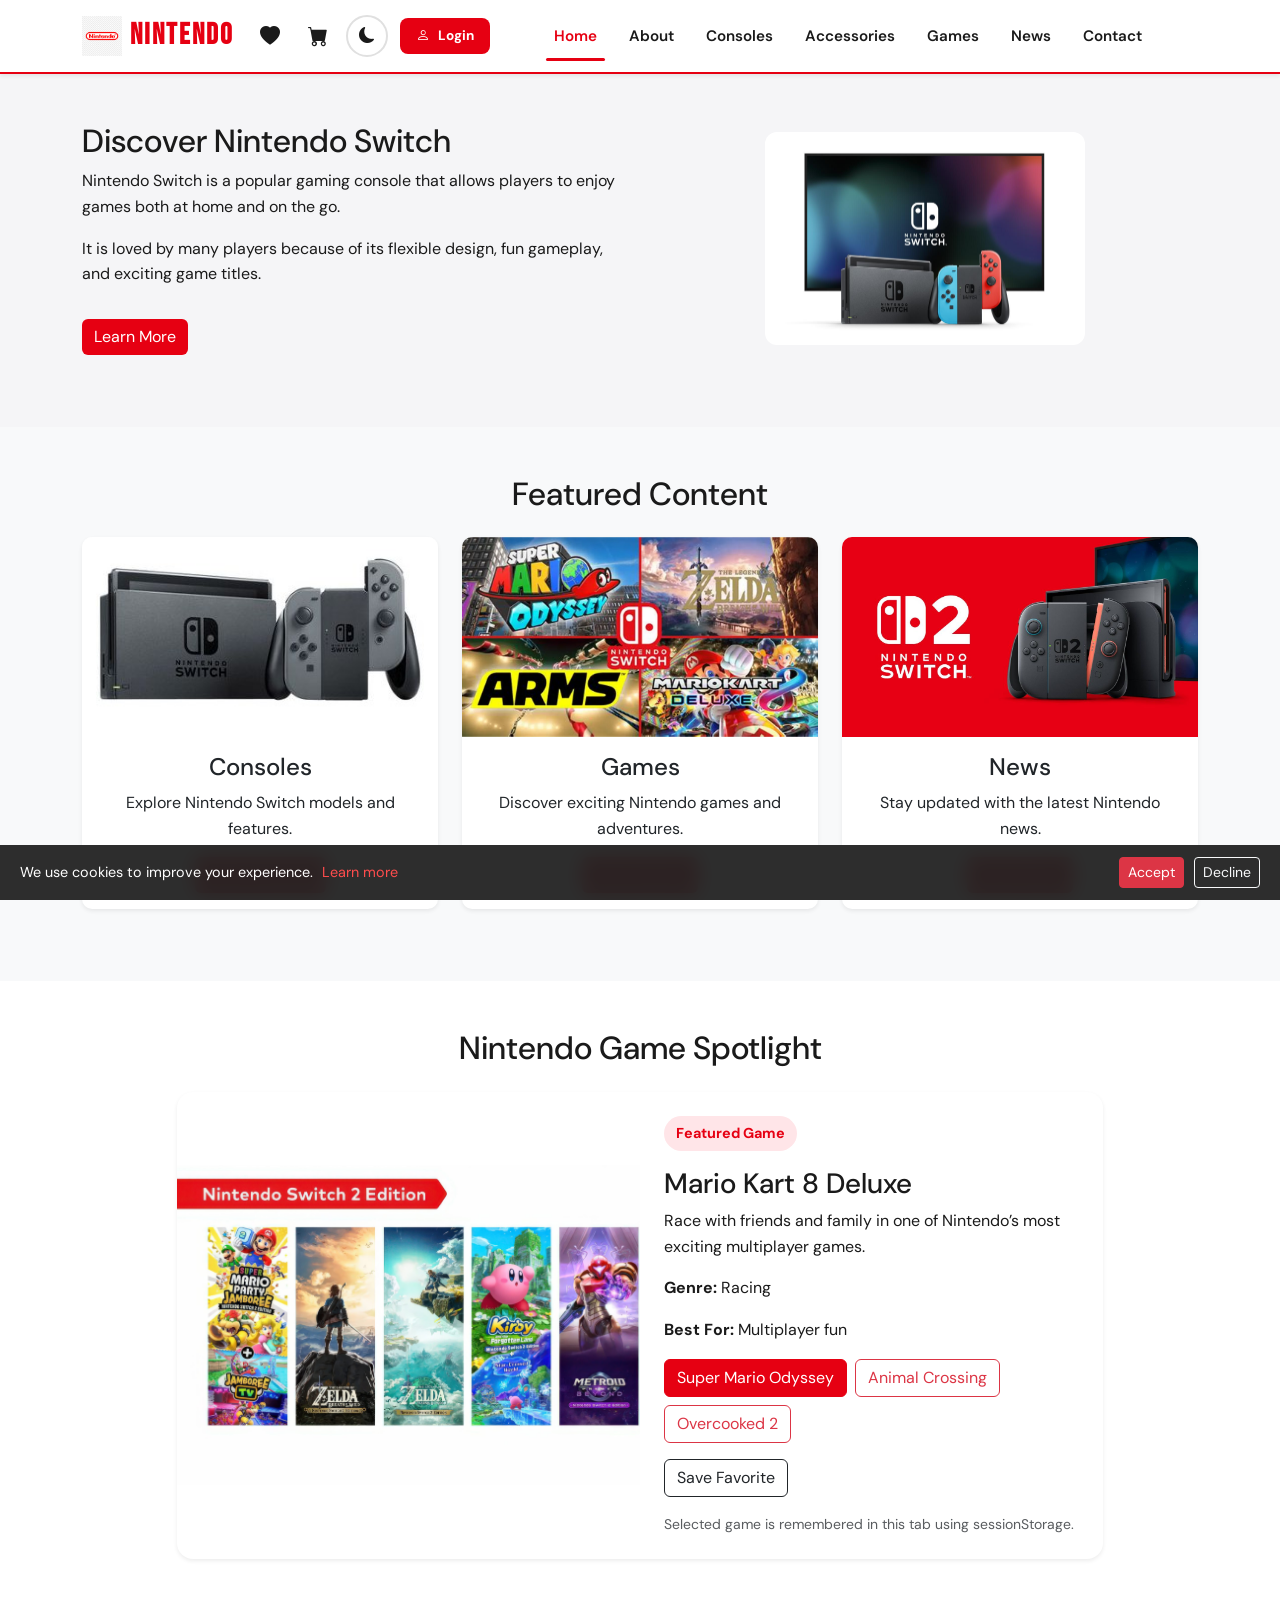
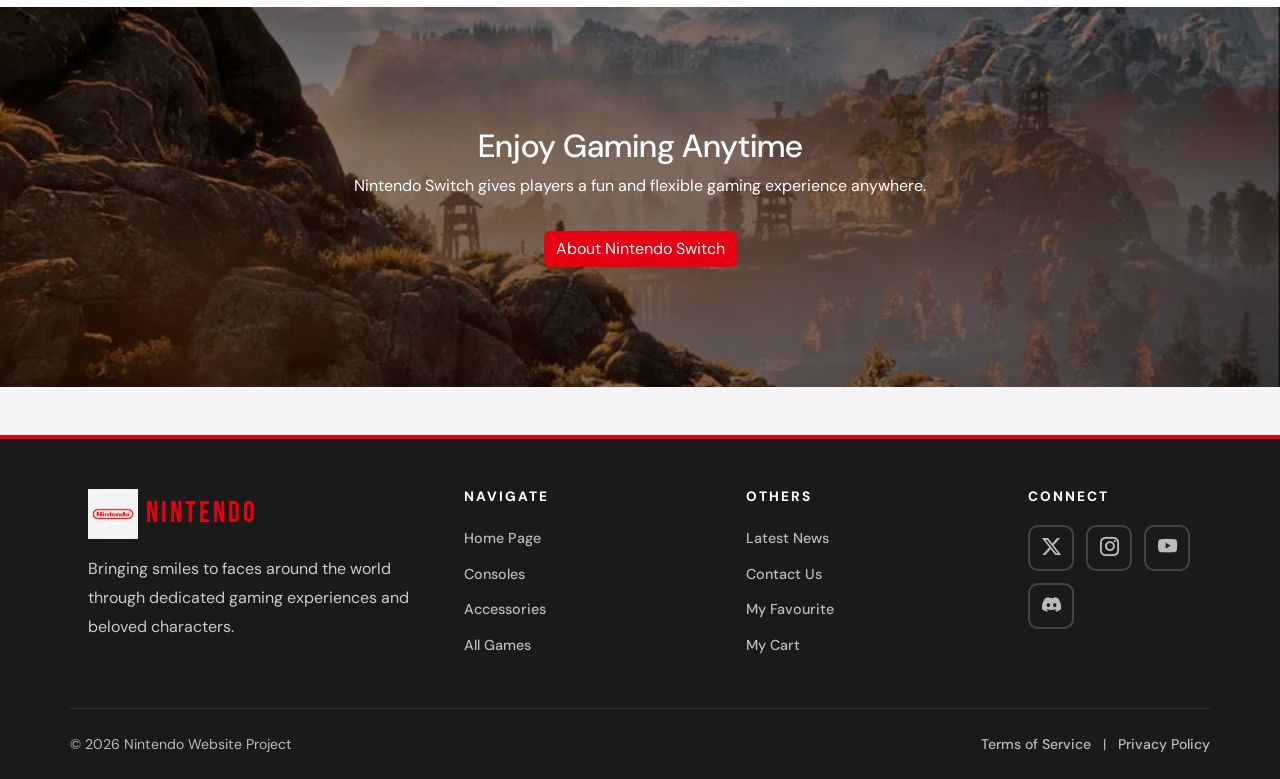
==== Home/index.html @ a9e6c0f8 "Initial commit" ====
<!DOCTYPE html>
<html lang="en" data-theme="light">

<head>
  <meta charset="UTF-8" />
  <meta name="viewport" content="width=device-width, initial-scale=1.0" />
  <title>Nintendo — Game Details</title>
  <link href="https://fonts.googleapis.com/css2?family=Bebas+Neue&family=DM+Sans:wght@300;400;500;600;700&display=swap"
    rel="stylesheet">
  <link href="https://cdn.jsdelivr.net/npm/bootstrap@5.3.2/dist/css/bootstrap.min.css" rel="stylesheet">
  <link rel="stylesheet" href="https://cdn.jsdelivr.net/npm/bootstrap-icons@1.11.3/font/bootstrap-icons.css">

  <!-- Google Font -->
  <link rel="preconnect" href="https://fonts.googleapis.com">
  <link rel="preconnect" href="https://fonts.gstatic.com" crossorigin>
  <link href="https://fonts.googleapis.com/css2?family=Poppins:wght@600;700&display=swap" rel="stylesheet">

  <!-- Custom CSS -->

  <link rel="stylesheet" href="../Home/home.css">
  <link rel="stylesheet" href="../Shared/shared.css">
</head>

<body>

  <!-- COOKIE BAR -->
  <div id="cookieBanner" class="cookie-bar">
    <p>
      We use cookies to improve your experience.
      <a href="../News/news.html">Learn more</a>
    </p>

    <div class="cookie-buttons">
      <button id="acceptCookies" class="btn btn-danger btn-sm">Accept</button>
      <button id="declineCookies" class="btn btn-outline-light btn-sm">Decline</button>
    </div>
  </div>

  <!-- ===== NAVBAR ===== -->
  <nav class="navbar navbar-expand-lg custom-navbar shadow-sm">
    <div class="container">

      <a class="navbar-brand fw-bold d-flex align-items-center" href="../Home/index.html">
        <img src="../Shared/images/logo.png" alt="Nintendo Logo" width="40" height="40" class="me-2">
        Nintendo
      </a>

      <div class="ms-auto d-flex align-items-center gap-2 me-2">

        <a href="../Favourite/favourite.html" class="nav-icon-btn" title="My Favourites">
          <i class="bi bi-heart-fill"></i>
          <span class="nav-badge fav-badge-count" style="display:none;">0</span>
        </a>

        <a href="../Cart/cart.html" class="nav-icon-btn" title="My Cart">
          <i class="bi bi-cart-fill"></i>
          <span class="nav-badge cart-badge-count" style="display:none;">0</span>
        </a>

        <button id="darkModeToggle" class="dark-toggle" title="Toggle Dark Mode">
          <i class="bi bi-moon-fill" id="themeIcon"></i>
        </button>

        <button id="authNavBtn" class="ms-1"></button>

        <button class="navbar-toggler ms-1" type="button" data-bs-toggle="collapse" data-bs-target="#navMenu">
          <span class="navbar-toggler-icon"></span>
        </button>
      </div>

      <div class="collapse navbar-collapse" id="navMenu">
        <ul class="navbar-nav mx-auto">
          <li class="nav-item"><a class="nav-link active" href="../Home/index.html">Home</a></li>
          <li class="nav-item"><a class="nav-link" href="../About/about.html">About</a></li>
          <li class="nav-item"><a class="nav-link" href="../Consoles/consoles.html">Consoles</a></li>
          <li class="nav-item"><a class="nav-link" href="../Accessories/accessories.html">Accessories</a></li>
          <li class="nav-item"><a class="nav-link" href="../Games/games.html">Games</a></li>
          <li class="nav-item"><a class="nav-link" href="../News/news.html">News</a></li>
          <li class="nav-item"><a class="nav-link" href="../Contact/contact.html">Contact</a></li>
        </ul>
      </div>

    </div>
  </nav>


  <!-- HOME INTRO -->
  <section class="py-5 fade-in">
    <div class="container">
      <div class="row align-items-center">
        <div class="col-md-6 mb-4">
          <h2>Discover Nintendo Switch</h2>
          <p>
            Nintendo Switch is a popular gaming console that allows players to enjoy games
            both at home and on the go.
          </p>
          <p>
            It is loved by many players because of its flexible design, fun gameplay,
            and exciting game titles.
          </p>
          <a href="../News/news.html" class="btn btn-primary mt-3">Learn More</a>
        </div>

        <div class="col-md-6 mb-4 text-center">
          <img src="HomePageImages/nintendoswitch.jpg" alt="Nintendo Switch Home"
            class="img-fluid home-image float-image">
        </div>
      </div>
    </div>
  </section>

  <!-- FEATURED CARDS -->
  <section class="py-5 bg-light fade-in">
    <div class="container">
      <h2 class="text-center mb-4">Featured Content</h2>

      <div class="row">
        <div class="col-md-4 mb-4">
          <div class="card h-100 shadow-sm">
            <img src="HomePageImages/home-consoles.jpeg" class="card-img-top" alt="Nintendo Console">
            <div class="card-body text-center">
              <h4 class="card-title">Consoles</h4>
              <p class="card-text">Explore Nintendo Switch models and features.</p>
              <a href="../Consoles/consoles.html" class="btn btn-primary">View Consoles</a>
            </div>
          </div>
        </div>

        <div class="col-md-4 mb-4">
          <div class="card h-100 shadow-sm">
            <img src="HomePageImages/home-games.webp" class="card-img-top" alt="Nintendo Games">
            <div class="card-body text-center">
              <h4 class="card-title">Games</h4>
              <p class="card-text">Discover exciting Nintendo games and adventures.</p>
              <a href="../Games/games.html" class="btn btn-primary">View Games</a>
            </div>
          </div>
        </div>

        <div class="col-md-4 mb-4">
          <div class="card h-100 shadow-sm">
            <img src="HomePageImages/home-news.jpeg" class="card-img-top" alt="Nintendo News">
            <div class="card-body text-center">
              <h4 class="card-title">News</h4>
              <p class="card-text">Stay updated with the latest Nintendo news.</p>
              <a href="../News/news.html" class="btn btn-primary">Read News</a>
            </div>
          </div>
        </div>
      </div>
    </div>
  </section>

  <!-- SAVE FAVORITE GAMES -->
  <section class="py-5 bg-white">
    <div class="container">
      <h2 class="text-center mb-4">Nintendo Game Spotlight</h2>

      <div class="row justify-content-center">
        <div class="col-lg-10">
          <div class="spotlight-card shadow-sm">
            <div class="row g-0 align-items-center">

              <div class="col-md-6">
                <img id="gameImage" src="HomePageImages/jquerygame.png" alt="Nintendo Game"
                  class="img-fluid spotlight-img">
              </div>

              <div class="col-md-6 p-4">
                <span class="spotlight-badge">Featured Game</span>
                <h3 id="gameTitle" class="mt-3">Mario Kart 8 Deluxe</h3>
                <p id="gameDesc">
                  Race with friends and family in one of Nintendo’s most exciting multiplayer games.
                </p>
                <p><strong>Genre:</strong> <span id="gameGenre">Racing</span></p>
                <p><strong>Best For:</strong> <span id="gameMode">Multiplayer fun</span></p>

                <div class="d-flex flex-wrap gap-2 mt-3 mb-3" id="gameButtons">
                  <button class="btn btn-outline-danger game-btn active" data-index="0">Super Mario Odyssey</button>
                  <button class="btn btn-outline-danger game-btn" data-index="1">Animal Crossing</button>
                  <button class="btn btn-outline-danger game-btn" data-index="2">Overcooked 2</button>
                </div>

                <button id="saveFavoriteBtn" class="btn btn-outline-dark">Save Favorite</button>
                <p id="favoriteDisplay" class="mt-2 text-success"></p>

                <p class="small text-muted mt-3 mb-0">
                  Selected game is remembered in this tab using sessionStorage.
                </p>
              </div>

            </div>
          </div>
        </div>
      </div>
    </div>
  </section>



  <!-- HOME BACKGROUND SECTION -->
  <section class="hero-bg text-white text-center">
    <div class="hero-bg-image"></div>
    <div class="container">
      <h2>Enjoy Gaming Anytime</h2>
      <p>Nintendo Switch gives players a fun and flexible gaming experience anywhere.</p>
      <a href="../About/about.html" class="btn btn-primary mt-3">About Nintendo Switch</a>
    </div>
  </section>

  <!-- Auth modal -->
  <div id="authModal" class="auth-modal-overlay">
    <div class="auth-modal-box">
      <button class="auth-modal-close" id="closeAuthModal">
        <i class="bi bi-x-lg"></i>
      </button>

      <div id="loginBox">
        <div class="auth-form-title">LOGIN</div>
        <form id="loginForm">
          <div class="auth-group">
            <label>Username</label>
            <input type="text" id="loginUsername" placeholder="Enter username" required>
          </div>
          <div class="auth-group">
            <label>Password</label>
            <input type="password" id="loginPassword" placeholder="Enter password" required>
          </div>
          <button type="submit" class="auth-submit">Sign In</button>
        </form>
        <div class="auth-switch">No account? <a href="#" id="showSignup">Sign up</a></div>
      </div>

      <div id="signupBox" style="display:none;">
        <div class="auth-form-title">SIGN UP</div>
        <form id="signupForm">
          <div class="auth-group">
            <label>Username</label>
            <input type="text" id="signupUsername" placeholder="Choose a username" required>
          </div>
          <div class="auth-group">
            <label>Password</label>
            <input type="password" id="signupPassword" placeholder="Create a password" required>
          </div>
          <div class="auth-group">
            <label>Confirm Password</label>
            <input type="password" id="confirmPassword" placeholder="Repeat password" required>
          </div>
          <button type="submit" class="auth-submit">Create Account</button>
        </form>
        <div class="auth-switch">Have an account? <a href="#" id="showLogin">Login</a></div>
      </div>
    </div>
  </div>

  <!-- FOOTER -->
  <footer class="custom-footer mt-5">
    <div class="container-fluid footer-top px-5">
      <div class="row gy-4 justify-content-between">
        <div class="col-lg-4 col-md-12">
          <div class="footer-brand d-flex align-items-center mb-3">
            <img src="../Shared/images/logo.png" alt="Nintendo Logo" width="50" height="50" class="me-2">
            <h3 class="mb-0">NINTENDO</h3>
          </div>
          <p class="footer-text">
            Bringing smiles to faces around the world through dedicated gaming experiences and beloved characters.
          </p>
        </div>

        <div class="col-lg-3 col-md-6">
          <h5 class="footer-heading">NAVIGATE</h5>
          <ul class="footer-links">
            <li><a href="../Home/index.html">Home Page</a></li>
            <li><a href="../Consoles/consoles.html">Consoles</a></li>
            <li><a href="../Accessories/accessories.html">Accessories</a></li>
            <li><a href="../Games/games.html">All Games</a></li>
          </ul>
        </div>

        <div class="col-lg-3 col-md-6">
          <h5 class="footer-heading">OTHERS</h5>
          <ul class="footer-links">
            <li><a href="../News/news.html">Latest News</a></li>
            <li><a href="../Contact/contact.html">Contact Us</a></li>
            <li><a href="../Favourite/favourite.html">My Favourite</a></li>
            <li><a href="../Cart/cart.html">My Cart</a></li>
          </ul>
        </div>

        <div class="col-lg-2 col-md-12">
                    <h5 class="footer-heading">CONNECT</h5>
                    <div class="social-icons">
                        <a href="https://x.com/NintendoAmerica" title="Twitter"><i class="bi bi-twitter-x"></i></a>
                        <a href="https://www.instagram.com/nintendoamerica/" title="Instagram"><i class="bi bi-instagram"></i></a>
                        <a href="https://www.youtube.com/c/nintendo" title="YouTube"><i class="bi bi-youtube"></i></a>
                        <a href="https://discord.com/invite/nintendo" title="Discord"><i class="bi bi-discord"></i></a>
                    </div>
                </div>

            </div>
        </div>

        <div class="container footer-bottom">
            <div class="row align-items-center">
                <div class="col-md-6">
                    <p class="mb-0">© 2026 Nintendo Website Project</p>
                </div>
                <div class="col-md-6 text-md-end">
                    <a href="https://www.nintendo.com/us/terms-of-use/?srsltid=AfmBOorfR5Cqtw0SzZcCsMF5edbvEN6H8uKee9dxSR7cEiwUHdr1m0Hb" class="bottom-link">Terms of Service</a>
                    <span class="mx-2">|</span>
                    <a href="https://www.nintendo.com/us/privacy-policy/" class="bottom-link">Privacy Policy</a>
                </div>
            </div>
        </div>
    </footer>

  <script src="https://code.jquery.com/jquery-3.7.1.min.js"></script>
  <script src="https://cdn.jsdelivr.net/npm/bootstrap@5.3.2/dist/js/bootstrap.bundle.min.js"></script>
  <script src="../Shared/shared.js"></script>
  <script src="../Home/home.js"></script>
</body>

</html>
---- Home/home.css ----
/* ===============================
   HEADER / HERO
=============================== */
header {
  background-color: #E60012;
  color: white;
}

header h1 {
  font-size: 2.5rem;
}

header p {
  font-size: 1.2rem;
}

/* ===============================
   CARDS
=============================== */
.card {
  border: none;
  border-radius: 10px;
  overflow: hidden;
  transition: transform 0.3s ease, box-shadow 0.3s ease;
}

.card img,
.card-img-top {
  height: 200px;
  object-fit: cover;
}

.card:hover {
  transform: translateY(-10px) scale(1.03);
  box-shadow: 0 10px 25px rgba(0, 0, 0, 0.25);
}

/* ===============================
   BUTTONS
=============================== */
.btn-primary {
  background-color: #E60012;
  border: none;
}

.btn-primary:hover {
  background-color: #c4000f;
}

.btn {
  transition: all 0.3s ease;
}

.btn:hover {
  transform: scale(1.05);
}

/* ===============================
   IMAGE STYLE
=============================== */
.home-image {
  width: 320px;
  max-width: 100%;
  border-radius: 12px;
  transition: transform 0.3s ease, box-shadow 0.3s ease;
}

.home-image:hover {
  transform: scale(1.05);
  box-shadow: 0 10px 20px rgba(0, 0, 0, 0.18);
}

.float-image {
  animation: floatUpDown 2.5s ease-in-out infinite;
}

@keyframes floatUpDown {
  0% {
    transform: translateY(0);
  }
  50% {
    transform: translateY(-12px);
  }
  100% {
    transform: translateY(0);
  }
}

/* ===============================
   HOME BACKGROUND SECTION
=============================== */
.hero-bg {
  position: relative;
  overflow: hidden;
  padding: 120px 20px;
  text-align: center;
  color: white;
}

.hero-bg-image {
  position: absolute;
  inset: 0;
  background-image: url("HomePageImages/home-bg.jpg");
  background-size: cover;
  background-position: center;
  background-repeat: no-repeat;
  z-index: 0;
}

.hero-bg::before {
  content: "";
  position: absolute;
  inset: 0;
  background: rgba(0, 0, 0, 0.45);
  z-index: 1;
}

.hero-bg .container {
  position: relative;
  z-index: 2;
}

/* ===============================
   COOKIE BAR
=============================== */
.cookie-bar {
  position: fixed;
  bottom: 0;
  left: 0;
  width: 100%;
  background: rgba(34, 34, 34, 0.95);
  color: white;
  padding: 12px 20px;
  display: none;
  justify-content: space-between;
  align-items: center;
  gap: 15px;
  z-index: 9999;
  backdrop-filter: blur(10px);
}

.cookie-bar p {
  margin: 0;
  font-size: 0.9rem;
}

.cookie-bar a {
  color: #ff4d4d;
  text-decoration: none;
  margin-left: 5px;
}

.cookie-buttons {
  display: flex;
  gap: 10px;
  flex-wrap: wrap;
}

/* ===============================
   ANIMATION
=============================== */
.fade-in {
  animation: fadeIn 0.8s ease-in;
}

@keyframes fadeIn {
  from {
    opacity: 0;
    transform: translateY(10px);
  }
  to {
    opacity: 1;
    transform: translateY(0);
  }
}

/* ===============================
   GAME SPOTLIGHT
=============================== */
.spotlight-card {
  border: none;
  border-radius: 16px;
  overflow: hidden;
  background: #fff;
}

.spotlight-img {
  width: 100%;
  height: 320px;
  object-fit: cover;
  display: block;
}

.spotlight-badge {
  display: inline-block;
  background-color: #ffe5e8;
  color: #E60012;
  padding: 6px 12px;
  border-radius: 20px;
  font-size: 0.9rem;
  font-weight: bold;
}

.game-btn.active {
  background-color: #E60012;
  color: white;
  border-color: #E60012;
}

/* ===============================
   RESPONSIVE
=============================== */
@media (max-width: 768px) {
  header h1 {
    font-size: 1.8rem;
  }

  header p {
    font-size: 1rem;
  }

  h2 {
    font-size: 1.6rem;
  }

  p {
    font-size: 0.95rem;
  }

  .card img,
  .card-img-top {
    height: 150px;
  }

  .home-image {
    width: 240px;
  }

  .hero-bg {
    padding: 80px 15px;
  }

  .btn {
    padding: 10px 16px;
    font-size: 0.95rem;
  }

  .cookie-bar {
    flex-direction: column;
    text-align: center;
    gap: 10px;
    padding: 15px;
  }

  .cookie-buttons {
    justify-content: center;
  }

  .spotlight-card .row {
    flex-direction: column;
  }

  .spotlight-img {
    height: 220px;
  }

  #gameButtons {
    justify-content: center;
  }
}

@media (max-width: 576px) {
  .navbar-brand {
    font-size: 1.3rem;
  }

  header h1 {
    font-size: 1.6rem;
  }

  .home-image {
    width: 200px;
  }

  .spotlight-img {
    height: 190px;
  }

  .cookie-bar p {
    font-size: 0.85rem;
  }
}
---- Shared/shared.css ----
/*
=======================================================
  shared.css — NINTENDO PROJECT SHARED STYLES
=======================================================
  Give this file to ALL teammates.
  Link it in EVERY page <head> like this:

    <link rel="stylesheet" href="shared.css">

  This file contains ONLY the parts shared across pages:
    1. CSS Variables (colours, dark mode)
    2. Reset & base body
    3. Scrollbar
    4. Navbar
    5. Dark mode toggle button
    6. Nav icon buttons (heart, cart) with badge
    7. Auth button (#authNavBtn)
    8. Auth modal (login/signup popup)
    9. Footer
   10. Shared button styles (.btn-nintendo)
   11. Animations
   12. Section headings (.section-title, .section-badge)

  Your teammates should NOT copy from games.css.
  They only need THIS file + shared.js.

  In their own page CSS they can use the variables:
    color: var(--red);
    background: var(--bg-card);
    border: 1px solid var(--border);
=======================================================
*/

/* =====================================================
   1. CSS VARIABLES — light and dark mode
   These define all colours used across the project.
   Dark mode activates when <html data-theme="dark">
   which shared.js sets automatically from localStorage.
===================================================== */
:root {
  /* Brand colour */
  --red:          #e60012;
  --red-light:    #ff6b6b;
  --red-glow:     rgba(230, 0, 18, 0.18);
  --red-soft:     #fff0f1;

  /* Backgrounds */
  --bg:           #f5f5f7;   /* page background */
  --bg-alt:       #ffffff;   /* alternate section background */
  --bg-card:      #ffffff;   /* card / panel background */
  --bg-nav:       #ffffff;   /* navbar background */
  --bg-footer:    #1a1a1a;   /* footer background */
  --bg-input:     #fafafa;   /* input field background */

  /* Text */
  --text:         #1a1a1a;   /* main text */
  --text-muted:   #666666;   /* secondary / grey text */
  --text-light:   #999999;   /* placeholder / very light text */

  /* Borders & shadows */
  --border:       #e0e0e0;
  --border-light: #f0f0f0;
  --shadow:       rgba(0, 0, 0, 0.08);
  --shadow-hover: rgba(230, 0, 18, 0.15);

  /* Animation speed */
  --ease:         0.3s ease;
  --bounce:       0.4s cubic-bezier(0.34, 1.56, 0.64, 1);
}

/* Dark mode — toggled by shared.js via data-theme="dark" on <html> */
[data-theme="dark"] {
  --bg:           #0f0f0f;
  --bg-alt:       #1a1a1a;
  --bg-card:      #1e1e1e;
  --bg-nav:       #111111;
  --bg-footer:    #0a0a0a;
  --bg-input:     #252525;
  --red-soft:     rgba(230, 0, 18, 0.10);

  --text:         #f0f0f0;
  --text-muted:   #aaaaaa;
  --text-light:   #666666;
  --border:       #333333;
  --border-light: #2a2a2a;
  --shadow:       rgba(0, 0, 0, 0.40);
  --shadow-hover: rgba(230, 0, 18, 0.25);
}

/* =====================================================
   2. RESET & BASE
===================================================== */
*, *::before, *::after {
  margin: 0;
  padding: 0;
  box-sizing: border-box;
}

body {
  font-family: 'DM Sans', 'Segoe UI', sans-serif;
  background: var(--bg);
  color: var(--text);
  line-height: 1.6;
  /* smooth colour transition when dark mode toggles */
  transition: background var(--ease), color var(--ease);
}

/* =====================================================
   3. SCROLLBAR
===================================================== */
::-webkit-scrollbar         { width: 6px; }
::-webkit-scrollbar-track   { background: var(--bg); }
::-webkit-scrollbar-thumb   { background: var(--red); border-radius: 3px; }

/* =====================================================
   4. NAVBAR
===================================================== */
.custom-navbar {
  background: var(--bg-nav) !important;
  border-bottom: 2px solid var(--red);
  box-shadow: 0 4px 20px var(--shadow);
  padding: 0.5rem 0;
  /* sticks to top of screen when scrolling */
  position: sticky;
  top: 0;
  z-index: 1000;
  transition: background var(--ease);
}

/* Logo / brand text */
.navbar-brand {
  color: var(--red) !important;
  font-family: 'Bebas Neue', sans-serif;
  font-size: 1.8rem;
  letter-spacing: 2px;
  transition: transform var(--ease);
}
.navbar-brand:hover { transform: scale(1.05); }

/* Nav links */
.nav-link {
  font-weight: 600;
  color: var(--text) !important;
  margin: 0 8px;
  transition: all var(--ease);
  position: relative;
  font-size: 0.95rem;
}

/* Red underline animation on hover / active */
.nav-link::after {
  content: '';
  position: absolute;
  bottom: -5px;
  left: 0;
  width: 0;
  height: 3px;
  background: var(--red);
  transition: width var(--ease);
  border-radius: 2px;
}
.nav-link:hover::after,
.nav-link.active::after { width: 100%; }

.nav-link:hover,
.nav-link.active { color: var(--red) !important; }

/* =====================================================
   5. DARK MODE TOGGLE BUTTON
   Used by: all pages
   HTML:  <button id="darkModeToggle" class="dark-toggle">
            <i class="bi bi-moon-fill" id="themeIcon"></i>
          </button>
===================================================== */
.dark-toggle {
  background: var(--bg-card);
  border: 2px solid var(--border);
  color: var(--text);
  width: 42px;
  height: 42px;
  border-radius: 50%;
  display: flex;
  align-items: center;
  justify-content: center;
  cursor: pointer;
  transition: all var(--ease);
  font-size: 1rem;
  flex-shrink: 0;
}
.dark-toggle:hover {
  border-color: var(--red);
  color: var(--red);
  transform: rotate(20deg);
}

/* =====================================================
   6. NAV ICON BUTTONS (heart & cart with badge)
   Used by: all pages
   HTML:  <a href="favourite.html" class="nav-icon-btn">
            <i class="bi bi-heart-fill"></i>
            <span class="nav-badge fav-badge-count" style="display:none;">0</span>
          </a>
   The badge number and visibility is set by shared.js
   automatically from localStorage on every page load.
===================================================== */
.nav-icon-btn {
  position: relative;
  background: none;
  border: none;
  color: var(--text);
  font-size: 1.25rem;
  cursor: pointer;
  width: 40px;
  height: 40px;
  display: inline-flex;
  align-items: center;
  justify-content: center;
  border-radius: 50%;
  transition: all var(--ease);
  text-decoration: none;
}
.nav-icon-btn:hover {
  color: var(--red);
  background: rgba(230, 0, 18, 0.08);
}

/* The red number bubble on top of the icon */
.nav-badge {
  position: absolute;
  top: 1px;
  right: 1px;
  background: var(--red);
  color: #fff;
  font-size: 0.58rem;
  font-weight: 800;
  min-width: 15px;
  height: 15px;
  border-radius: 100px;
  padding: 0 3px;
  display: flex;
  align-items: center;
  justify-content: center;
  line-height: 1;
}

/* =====================================================
   7. AUTH BUTTON (#authNavBtn)
   Used by: all pages
   HTML:  <button id="authNavBtn" class="ms-1"></button>
   shared.js fills in the text automatically:
     - Not logged in → "Login"
     - Logged in     → username from cookie
===================================================== */
#authNavBtn {
  background: var(--red);
  color: #ffffff !important;
  border: none;
  padding: 7px 16px;
  border-radius: 8px;
  font-weight: 700;
  font-size: 0.85rem;
  cursor: pointer;
  transition: all var(--ease);
  display: inline-flex;
  align-items: center;
  gap: 4px;
  white-space: nowrap;
}
#authNavBtn:hover {
  background: #c90010;
  transform: translateY(-1px);
}

/* =====================================================
   8. AUTH MODAL (login / signup popup)
   Used by: all pages
   HTML: copy AUTH-MODAL-TEMPLATE.html into your page.
   shared.js handles open/close/submit automatically.
===================================================== */

/* Dark overlay behind the modal */
.auth-modal-overlay {
  display: none; /* shared.js changes this to "flex" when opened */
  position: fixed;
  inset: 0;
  background: rgba(0, 0, 0, 0.72);
  z-index: 9999;
  align-items: center;
  justify-content: center;
}

/* The white/dark modal box */
.auth-modal-box {
  background: #1a1a1a;
  border: 2px solid var(--red);
  border-radius: 16px;
  padding: 36px 32px;
  width: 90%;
  max-width: 400px;
  position: relative;
  color: #ffffff;
}

/* X close button top-right */
.auth-modal-close {
  position: absolute;
  top: 14px;
  right: 16px;
  background: none;
  border: none;
  color: #aaaaaa;
  font-size: 1.3rem;
  cursor: pointer;
  transition: color var(--ease);
}
.auth-modal-close:hover { color: var(--red); }

/* "LOGIN" / "SIGN UP" title inside modal */
.auth-form-title {
  font-family: 'Bebas Neue', sans-serif;
  font-size: 1.8rem;
  letter-spacing: 2px;
  color: var(--red);
  margin-bottom: 18px;
}

/* Each label + input pair */
.auth-group { margin-bottom: 14px; }
.auth-group label {
  display: block;
  font-size: 0.8rem;
  font-weight: 700;
  color: #cccccc;
  margin-bottom: 5px;
  text-transform: uppercase;
  letter-spacing: 0.5px;
}
.auth-group input {
  width: 100%;
  padding: 11px 13px;
  background: #111111;
  border: 1px solid #444444;
  border-radius: 8px;
  color: #ffffff;
  font-size: 0.88rem;
  transition: border-color var(--ease);
}
.auth-group input:focus {
  border-color: var(--red);
  outline: none;
}

/* Sign In / Create Account button */
.auth-submit {
  width: 100%;
  padding: 12px;
  background: var(--red);
  color: #ffffff;
  border: none;
  border-radius: 8px;
  font-weight: 700;
  font-size: 0.92rem;
  cursor: pointer;
  margin-top: 4px;
  transition: background var(--ease);
}
.auth-submit:hover { background: #c90010; }

/* "No account? Sign up" toggle link */
.auth-switch {
  text-align: center;
  font-size: 0.82rem;
  color: #bbbbbb;
  margin-top: 14px;
}
.auth-switch a {
  color: #ffffff;
  font-weight: 700;
  text-decoration: none;
}
.auth-switch a:hover { color: var(--red); }

/* =====================================================
   9. FOOTER
   Used by: all pages
   HTML: copy FOOTER-TEMPLATE.html into your page.
===================================================== */
.custom-footer {
  background: var(--bg-footer);
  color: white;
  border-top: 4px solid var(--red);
}

.footer-top { padding: 50px 0 40px; }

.custom-footer {
  width: 100%;
  overflow-x: hidden;
}

.footer-top {
  max-width: 1200px;
  margin: 0 auto;
}
/* Nintendo logo + name */
.footer-brand h3 {
  color: var(--red);
  font-family: 'Bebas Neue', sans-serif;
  letter-spacing: 3px;
  font-size: 1.8rem;
}
.footer-text {
  color: #cccccc;
  line-height: 1.8;
  max-width: 360px;
}

/* Column headings (NAVIGATE, OTHERS, CONNECT) */
.footer-heading {
  font-size: 0.85rem;
  font-weight: 800;
  margin-bottom: 20px;
  letter-spacing: 2px;
  color: white;
  text-transform: uppercase;
}

/* Link lists */
.footer-links {
  list-style: none;
  padding: 0;
  margin: 0;
}
.footer-links li { margin-bottom: 10px; }
.footer-links a {
  text-decoration: none;
  color: #bbbbbb;
  transition: all var(--ease);
  font-weight: 500;
  font-size: 0.9rem;
}
.footer-links a:hover {
  color: var(--red);
  padding-left: 6px;
}

/* Social icon buttons */
.social-icons {
  display: flex;
  gap: 12px;
  flex-wrap: wrap;
}
.social-icons a {
  width: 46px;
  height: 46px;
  border: 2px solid #444444;
  display: inline-flex;
  align-items: center;
  justify-content: center;
  color: #bbbbbb;
  text-decoration: none;
  transition: all var(--ease);
  border-radius: 10px;
  font-size: 1.2rem;
}
.social-icons a:hover {
  background: var(--red);
  color: white;
  border-color: var(--red);
  transform: translateY(-4px);
}

/* Copyright bar at the very bottom */
.footer-bottom {
  border-top: 1px solid #333333;
  padding: 24px 0;
  color: #bbbbbb;
  font-size: 0.88rem;
}
.bottom-link {
  color: #bbbbbb;
  text-decoration: none;
  transition: color var(--ease);
  font-weight: 500;
}
.bottom-link:hover { color: var(--red); }

/* =====================================================
   10. SHARED BUTTON STYLES
   .btn-nintendo  → red gradient button (use everywhere)
===================================================== */

/* Red gradient button — the main action button */
.btn-nintendo {
  background: linear-gradient(135deg, var(--red), var(--red-light));
  color: white !important;
  border: none;
  border-radius: 10px;
  font-weight: 700;
  display: inline-flex;
  align-items: center;
  gap: 6px;
  transition: all var(--ease);
  text-decoration: none;
}
.btn-nintendo:hover {
  background: linear-gradient(135deg, #c90010, #e05555);
  color: white !important;
  transform: translateY(-2px);
  box-shadow: 0 6px 20px var(--red-glow);
}

/* Red outline button — secondary action */
.btn-outline-nintendo {
  background: transparent;
  color: var(--red);
  border: 2px solid var(--red);
  border-radius: 10px;
  font-weight: 700;
  display: inline-flex;
  align-items: center;
  gap: 6px;
  transition: all var(--ease);
  text-decoration: none;
}
.btn-outline-nintendo:hover {
  background: var(--red);
  color: white;
  transform: translateY(-1px);
}

/* Utility colour class */
.text-nintendo { color: var(--red) !important; }

/* =====================================================
   11. SECTION HEADING STYLES
   Use these classes on your own page for consistent
   section titles that match the games page.
===================================================== */

/* Centred header block above a section */
.section-header {
  text-align: center;
  margin-bottom: 40px;
}

/* Big bold heading (uses Bebas Neue font) */
.section-title {
  font-family: 'Bebas Neue', sans-serif;
  font-size: 2.4rem;
  color: var(--text);
  letter-spacing: 2px;
  margin-bottom: 8px;
}

/* Small coloured pill label above the title */
.section-badge {
  display: inline-flex;
  align-items: center;
  gap: 6px;
  background: var(--red-soft);
  color: var(--red);
  padding: 6px 16px;
  border-radius: 100px;
  font-size: 0.78rem;
  font-weight: 700;
  text-transform: uppercase;
  letter-spacing: 1px;
  margin-bottom: 12px;
}
[data-theme="dark"] .section-badge {
  background: rgba(230, 0, 18, 0.12);
}

/* Subtitle text below section title */
.section-sub {
  color: var(--text-muted);
  font-size: 0.95rem;
}

/* =====================================================
   12. ANIMATIONS
   .fade-in class — add to any element to animate it in
===================================================== */
@keyframes fadeUp {
  from { opacity: 0; transform: translateY(24px); }
  to   { opacity: 1; transform: translateY(0); }
}

/* Staggered fade-in for lists/grids */
.fade-in { animation: fadeUp 0.55s ease forwards; opacity: 0; }
.fade-in:nth-child(1) { animation-delay: 0.00s; }
.fade-in:nth-child(2) { animation-delay: 0.08s; }
.fade-in:nth-child(3) { animation-delay: 0.16s; }
.fade-in:nth-child(4) { animation-delay: 0.24s; }
.fade-in:nth-child(5) { animation-delay: 0.32s; }
.fade-in:nth-child(6) { animation-delay: 0.40s; }

/* =====================================================
   13. RESPONSIVE — shared breakpoints
===================================================== */
@media (max-width: 768px) {
  .section-title { font-size: 1.9rem; }
  .footer-top    { padding: 36px 0 24px; }
}

@media (max-width: 576px) {
  .section-title { font-size: 1.6rem; }
}
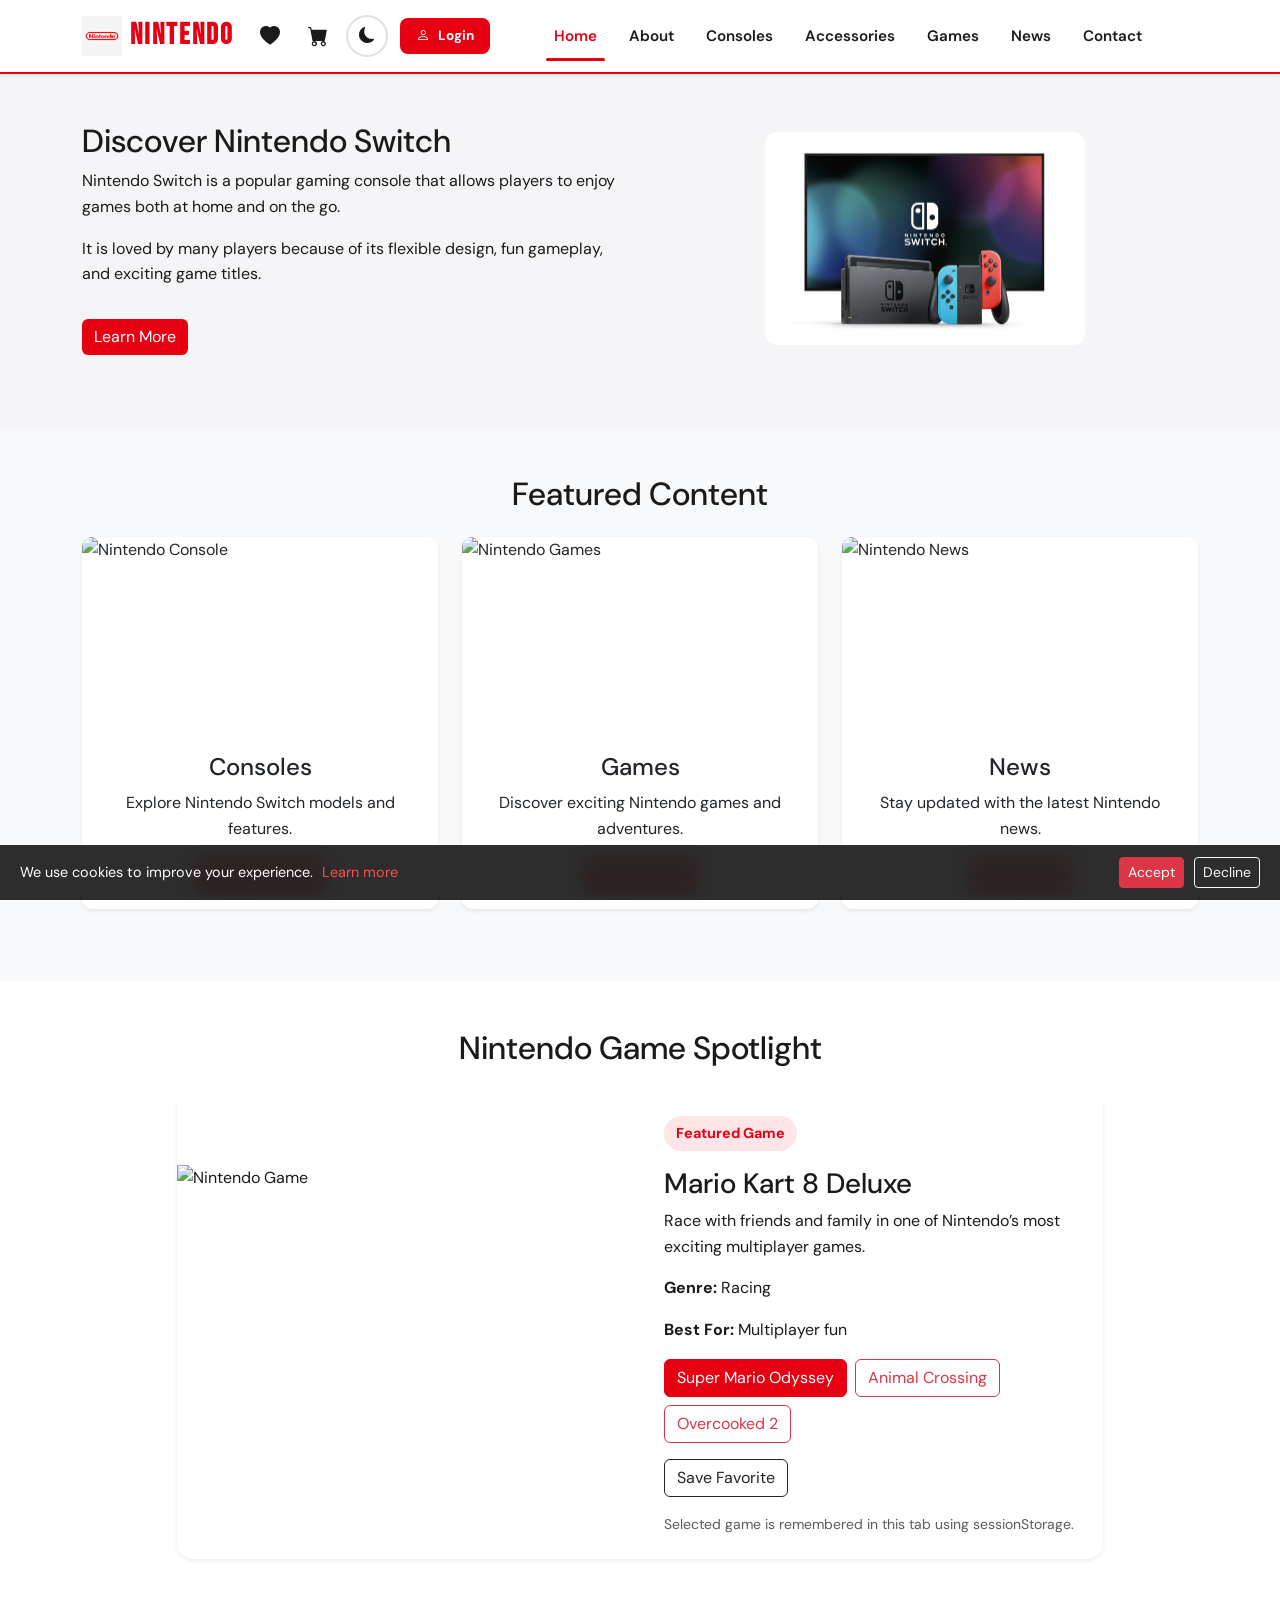
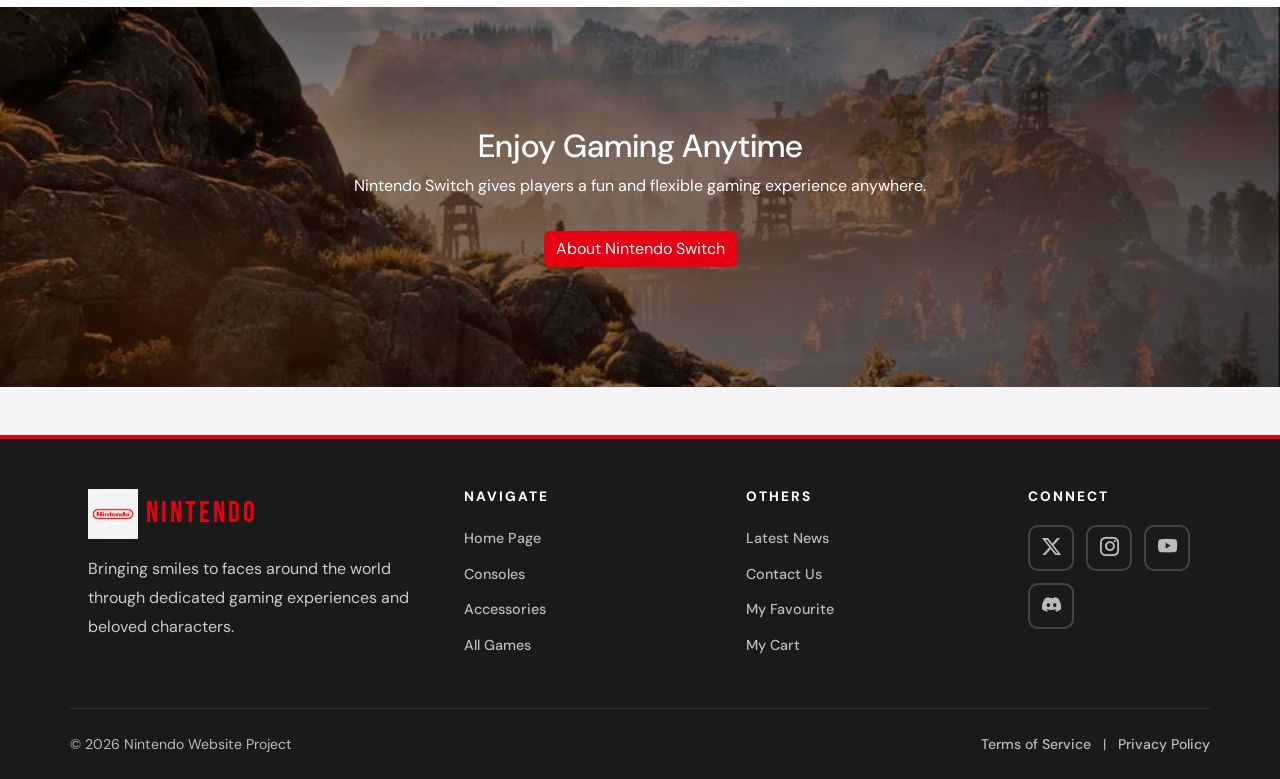
==== commit f6bf05ff: "second commit" ====
--- a/Home/index.html
+++ b/Home/index.html
@@ -117,7 +117,7 @@
       <div class="row">
         <div class="col-md-4 mb-4">
           <div class="card h-100 shadow-sm">
-            <img src="HomePageImages/home-consoles.jpeg" class="card-img-top" alt="Nintendo Console">
+            <img src="../Code/Home/HomePageImages/home-consoles.jpeg" class="card-img-top" alt="Nintendo Console">
             <div class="card-body text-center">
               <h4 class="card-title">Consoles</h4>
               <p class="card-text">Explore Nintendo Switch models and features.</p>
@@ -128,7 +128,7 @@
 
         <div class="col-md-4 mb-4">
           <div class="card h-100 shadow-sm">
-            <img src="HomePageImages/home-games.webp" class="card-img-top" alt="Nintendo Games">
+            <img src="../Code/Home/HomePageImages/home-games.webp" class="card-img-top" alt="Nintendo Games">
             <div class="card-body text-center">
               <h4 class="card-title">Games</h4>
               <p class="card-text">Discover exciting Nintendo games and adventures.</p>
@@ -139,7 +139,7 @@
 
         <div class="col-md-4 mb-4">
           <div class="card h-100 shadow-sm">
-            <img src="HomePageImages/home-news.jpeg" class="card-img-top" alt="Nintendo News">
+            <img src="../Code/Home/HomePageImages/home-news.jpeg" class="card-img-top" alt="Nintendo News">
             <div class="card-body text-center">
               <h4 class="card-title">News</h4>
               <p class="card-text">Stay updated with the latest Nintendo news.</p>
@@ -162,7 +162,7 @@
             <div class="row g-0 align-items-center">
 
               <div class="col-md-6">
-                <img id="gameImage" src="HomePageImages/jquerygame.png" alt="Nintendo Game"
+                <img id="gameImage" src="../Code/Home/HomePageImages/jquerygame.png" alt="Nintendo Game"
                   class="img-fluid spotlight-img">
               </div>
 
--- a/Shared/shared.css
+++ b/Shared/shared.css
@@ -1,42 +1,3 @@
-/*
-=======================================================
-  shared.css — NINTENDO PROJECT SHARED STYLES
-=======================================================
-  Give this file to ALL teammates.
-  Link it in EVERY page <head> like this:
-
-    <link rel="stylesheet" href="shared.css">
-
-  This file contains ONLY the parts shared across pages:
-    1. CSS Variables (colours, dark mode)
-    2. Reset & base body
-    3. Scrollbar
-    4. Navbar
-    5. Dark mode toggle button
-    6. Nav icon buttons (heart, cart) with badge
-    7. Auth button (#authNavBtn)
-    8. Auth modal (login/signup popup)
-    9. Footer
-   10. Shared button styles (.btn-nintendo)
-   11. Animations
-   12. Section headings (.section-title, .section-badge)
-
-  Your teammates should NOT copy from games.css.
-  They only need THIS file + shared.js.
-
-  In their own page CSS they can use the variables:
-    color: var(--red);
-    background: var(--bg-card);
-    border: 1px solid var(--border);
-=======================================================
-*/
-
-/* =====================================================
-   1. CSS VARIABLES — light and dark mode
-   These define all colours used across the project.
-   Dark mode activates when <html data-theme="dark">
-   which shared.js sets automatically from localStorage.
-===================================================== */
 :root {
   /* Brand colour */
   --red:          #e60012;
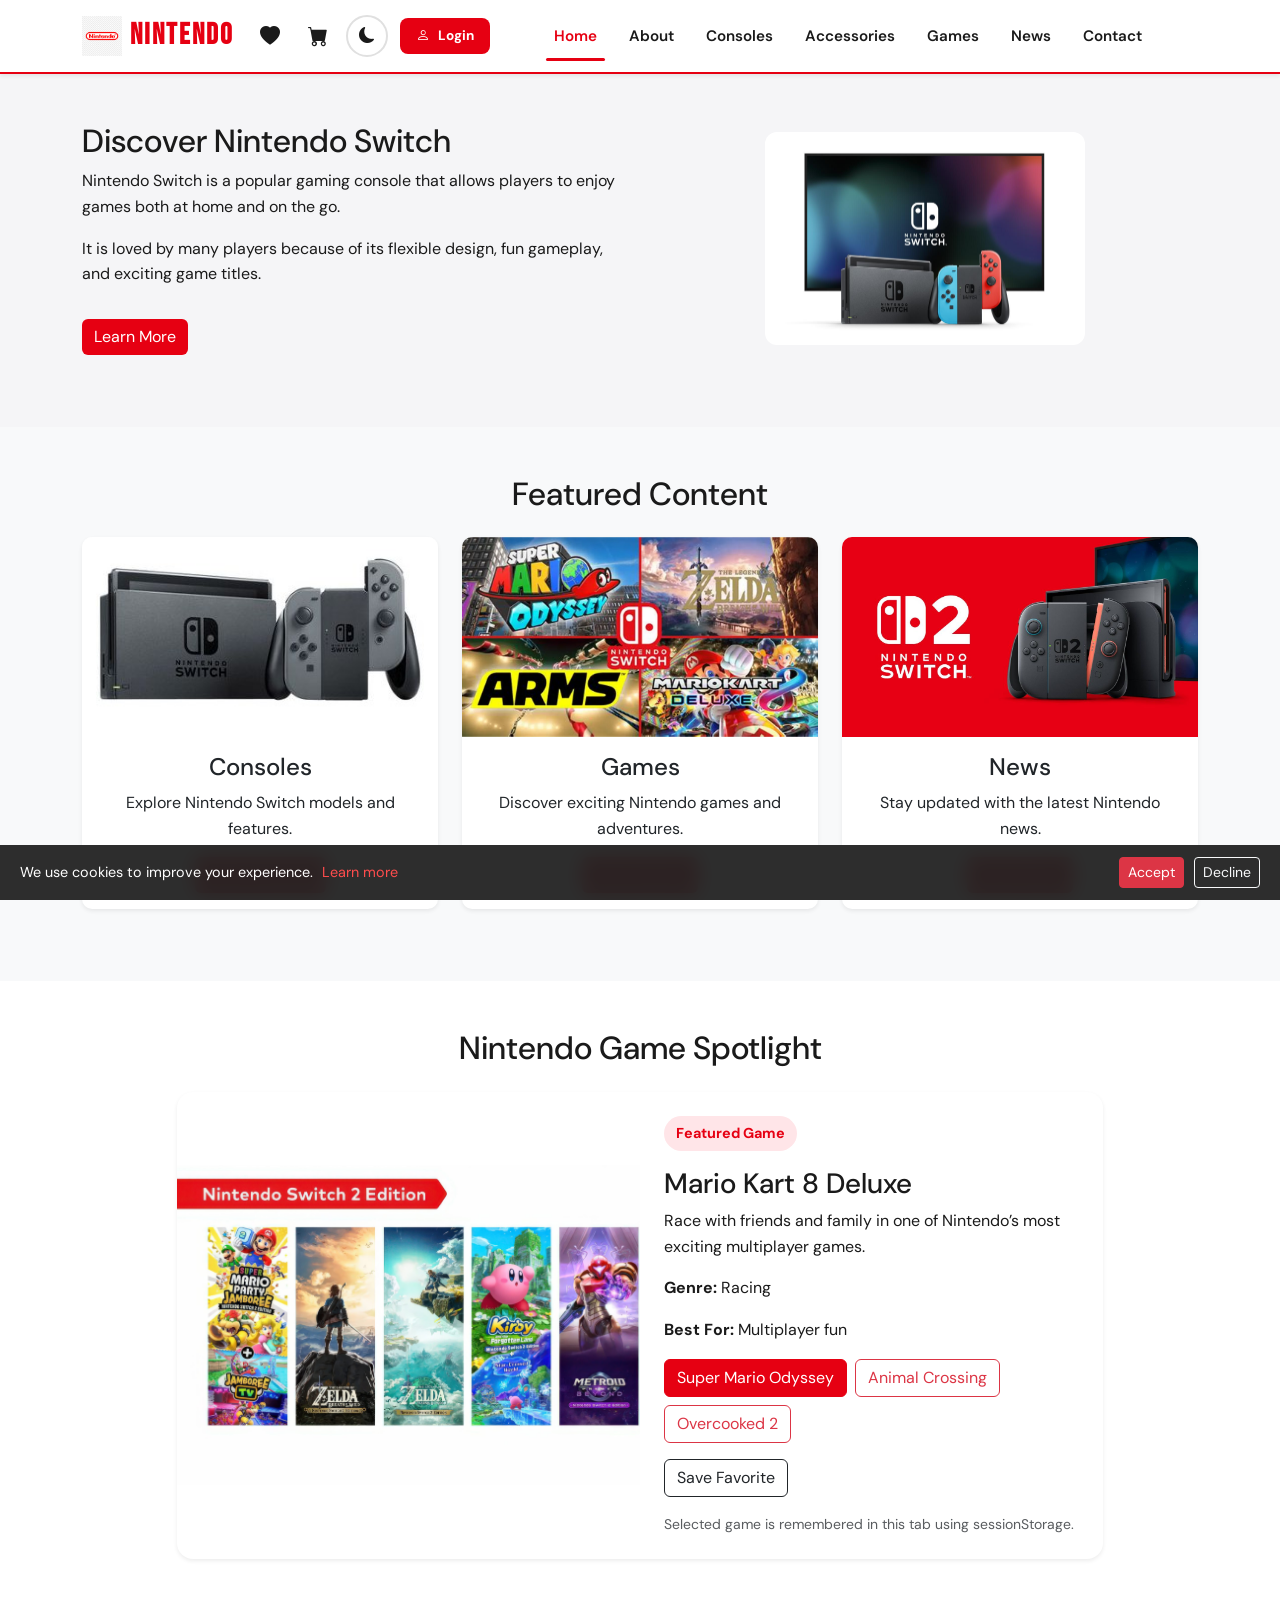
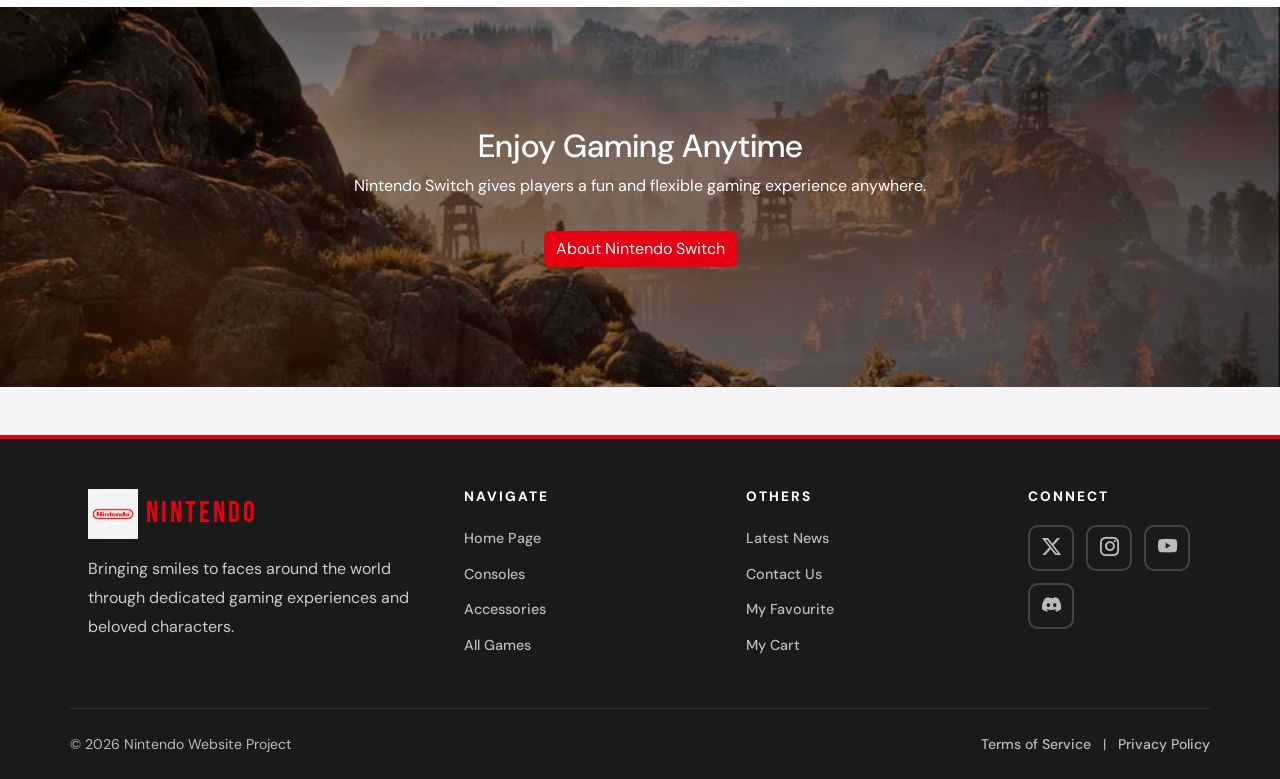
==== commit 4726c8f4: "Fix broken media and navigation links across pages" ====
--- a/Home/index.html
+++ b/Home/index.html
@@ -76,7 +76,7 @@
           <li class="nav-item"><a class="nav-link" href="../Accessories/accessories.html">Accessories</a></li>
           <li class="nav-item"><a class="nav-link" href="../Games/games.html">Games</a></li>
           <li class="nav-item"><a class="nav-link" href="../News/news.html">News</a></li>
-          <li class="nav-item"><a class="nav-link" href="../Contact/contact.html">Contact</a></li>
+          <li class="nav-item"><a class="nav-link" href="../Contact/Contact.html">Contact</a></li>
         </ul>
       </div>
 
@@ -117,7 +117,7 @@
       <div class="row">
         <div class="col-md-4 mb-4">
           <div class="card h-100 shadow-sm">
-            <img src="../Code/Home/HomePageImages/home-consoles.jpeg" class="card-img-top" alt="Nintendo Console">
+            <img src="./HomePageImages/home-consoles.jpeg" class="card-img-top" alt="Nintendo Console">
             <div class="card-body text-center">
               <h4 class="card-title">Consoles</h4>
               <p class="card-text">Explore Nintendo Switch models and features.</p>
@@ -128,7 +128,7 @@
 
         <div class="col-md-4 mb-4">
           <div class="card h-100 shadow-sm">
-            <img src="../Code/Home/HomePageImages/home-games.webp" class="card-img-top" alt="Nintendo Games">
+            <img src="./HomePageImages/home-games.webp" class="card-img-top" alt="Nintendo Games">
             <div class="card-body text-center">
               <h4 class="card-title">Games</h4>
               <p class="card-text">Discover exciting Nintendo games and adventures.</p>
@@ -139,7 +139,7 @@
 
         <div class="col-md-4 mb-4">
           <div class="card h-100 shadow-sm">
-            <img src="../Code/Home/HomePageImages/home-news.jpeg" class="card-img-top" alt="Nintendo News">
+            <img src="./HomePageImages/home-news.jpeg" class="card-img-top" alt="Nintendo News">
             <div class="card-body text-center">
               <h4 class="card-title">News</h4>
               <p class="card-text">Stay updated with the latest Nintendo news.</p>
@@ -162,7 +162,7 @@
             <div class="row g-0 align-items-center">
 
               <div class="col-md-6">
-                <img id="gameImage" src="../Code/Home/HomePageImages/jquerygame.png" alt="Nintendo Game"
+                <img id="gameImage" src="./HomePageImages/jquerygame.png" alt="Nintendo Game"
                   class="img-fluid spotlight-img">
               </div>
 
@@ -281,7 +281,7 @@
           <h5 class="footer-heading">OTHERS</h5>
           <ul class="footer-links">
             <li><a href="../News/news.html">Latest News</a></li>
-            <li><a href="../Contact/contact.html">Contact Us</a></li>
+            <li><a href="../Contact/Contact.html">Contact Us</a></li>
             <li><a href="../Favourite/favourite.html">My Favourite</a></li>
             <li><a href="../Cart/cart.html">My Cart</a></li>
           </ul>
@@ -320,4 +320,4 @@
   <script src="../Home/home.js"></script>
 </body>
 
-</html>+</html>
